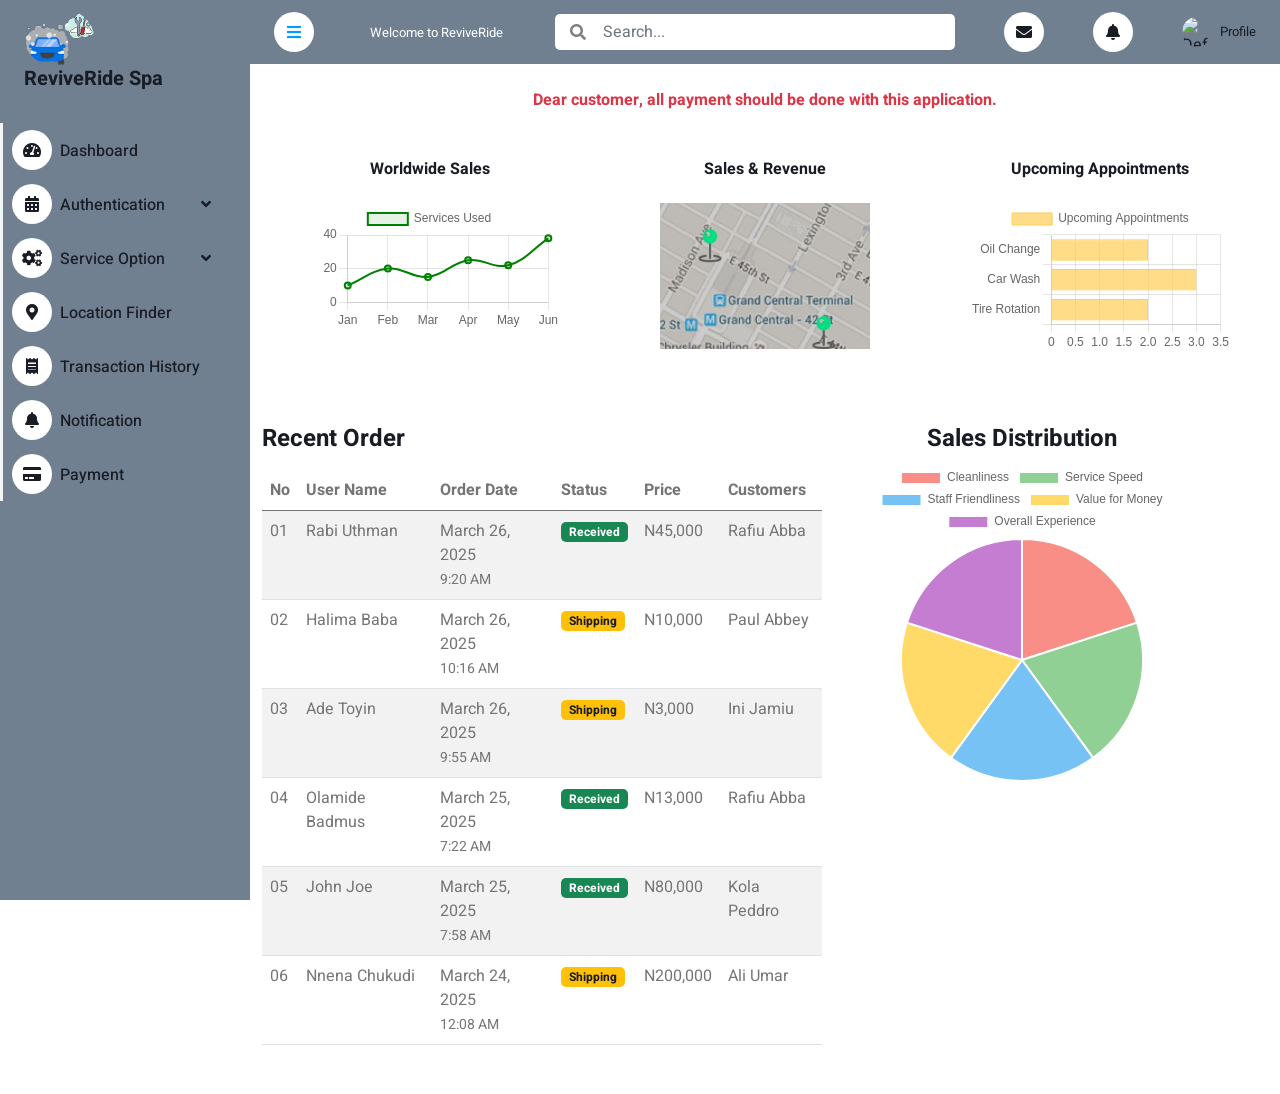
==== index.html @ 59cbab24 "intital commit" ====
<!DOCTYPE html>
<html lang="en">

<head>
    <meta charset="utf-8">
    <title>ReviveRide -Dashboard</title>
    <meta content="width=device-width, initial-scale=1.0" name="viewport">

    <!-- Google Web Fonts -->
    <link rel="preconnect" href="https://fonts.googleapis.com">
    <link rel="preconnect" href="https://fonts.gstatic.com" crossorigin>
    <link href="https://fonts.googleapis.com/css2?family=Heebo:wght@400;500;600;700&display=swap" rel="stylesheet">

    <!-- Icon Font Stylesheet -->
    <link href="https://cdnjs.cloudflare.com/ajax/libs/font-awesome/5.10.0/css/all.min.css" rel="stylesheet">
    <link href="https://cdn.jsdelivr.net/npm/bootstrap-icons@1.4.1/font/bootstrap-icons.css" rel="stylesheet">

    <!-- Libraries Stylesheet -->
    <link href="lib/owlcarousel/assets/owl.carousel.min.css" rel="stylesheet">
    <link href="lib/tempusdominus/css/tempusdominus-bootstrap-4.min.css" rel="stylesheet" />

    <!-- Customized Bootstrap Stylesheet -->
    <link href="css/bootstrap.min.css" rel="stylesheet">

    <!-- Template Stylesheet -->
    <link href="css/style.css" rel="stylesheet">
</head>

<body>
    <div class="container-xxl position-relative bg-white d-flex p-0">
        <!-- Spinner Start -->
        <div id="spinner"
            class="show bg-white position-fixed translate-middle w-100 vh-100 top-50 start-50 d-flex align-items-center justify-content-center">
            <div class="spinner-border text-primary" style="width: 3rem; height: 3rem;" role="status">
                <span class="sr-only">Loading...</span>
            </div>
        </div>
        <!-- Spinner End -->


        <!-- Sidebar Start -->
        <!-- Sidebar Start -->
        <div class="sidebar pe-4 pb-3">
            <nav class="navbar bg-light navbar-light">

                <div class="d-flex align-items-center ms-4 mb-4">
                    <div class="position-relative">
                        <a href="landingPage.html"><img class="rounded-circle img-fluid" src="img/logo_img.png" alt=""
                                style="max-width: 70px; height: auto;"></a>
                        <h5>ReviveRide Spa</h5>
                    </div>

                </div>
                <div class="navbar-nav w-100">
                    <a href="index.html" class="nav-item nav-link"><i
                            class="fa fa-tachometer-alt me-2"></i>Dashboard</a>
                    <div class="nav-item dropdown">
                        <a href="#" class="nav-link dropdown-toggle" data-bs-toggle="dropdown"><i
                                class="fa fa-calendar-alt me-2"></i>Authentication</a>
                        <div class="dropdown-menu bg-transparent border-0">
                            <a href="signin.html" class="dropdown-item">Login</a>
                            <a href="signup.html" class="dropdown-item">Register</a>
                            <a href="createID.html" class="dropdown-item">Create an ID</a>
                            <a href="forgotPassword.html" class="dropdown-item">Forgot Password</a>
                        </div>
                    </div>
                    <div class="nav-item dropdown">
                        <a href="#" class="nav-link dropdown-toggle" data-bs-toggle="dropdown"><i
                                class="fa fa-cogs me-2"></i>Service
                            Option</a>
                        <div class="dropdown-menu bg-transparent border-0">
                            <a href="feedback.html" class="dropdown-item">Customer Feedback</a>
                            <a href="chatbox.html" class="dropdown-item">Customer Chatbox</a>
                        </div>
                    </div>
                    <a href="locationFinder.html" class="nav-item nav-link"><i
                            class="fa fa-map-marker-alt me-2"></i>Location
                        Finder</a>
                    <a href="service.html" class="nav-item nav-link"><i class="fa fa-receipt me-2"></i>Transaction
                        History</a>
                    <div class="nav-item dropdown">
                        <a href="notification.html" class="nav-link"><i class="fa fa-bell me-2"></i>Notification</a>

                    </div>
                    <div class="nav-item">
                        <a href="payment.html" class="nav-link"><i class="fa fa-credit-card me-2"></i>Payment</a>
                    </div>
                </div>
        </div>
        </nav>
        <!-- Sidebar End -->


        <!-- Content Start -->
        <div class="content">
            <!-- Navbar Start -->
            <nav class="navbar navbar-expand bg-light navbar-light sticky-top px-4 py-0">
                <!-- Sidebar toggler (hamburger icon) for smaller screens -->
                <a href="#" class="sidebar-toggler flex-shrink-0 me-3">
                    <i class="fa fa-bars"></i>
                </a>

                <!-- BRAND / LOGO (Visible on large screens) -->
                <a href="index.html" class="navbar-brand d-none d-lg-flex align-items-center me-4">

                </a>

                <!-- BRAND / LOGO (Visible on small screens) -->
                <a href="index.html" class="navbar-brand d-flex d-lg-none me-4">

                </a>

                <div class="d-none d-lg-block ms-3">
                    <span style="color: white; font-size: 13px;">Welcome to ReviveRide</span>
                </div>

                <!-- SEARCH BAR -->
                <form class="d-none d-md-flex ms-auto me-4" style="width: 400px; position: relative;">
                    <input class="form-control border-0 ps-5" type="search" placeholder="Search..."
                        style="width: 100%;">
                    <i class="fa fa-search"
                        style="position: absolute; top: 50%; left: 15px; transform: translateY(-50%); color: gray;"></i>
                </form>

                <!-- NAV RIGHT ICONS -->
                <div class="navbar-nav align-items-center">
                    <!-- Mail Icon -->
                    <div class="nav-item dropdown me-3">
                        <a href="#" class="nav-link" data-bs-toggle="dropdown">
                            <i class="fa fa-envelope me-lg-2"></i>
                        </a>
                    </div>

                    <!-- Notification Icon -->
                    <div class="nav-item dropdown me-3">
                        <a href="#" class="nav-link" data-bs-toggle="dropdown">
                            <i class="fa fa-bell me-lg-2"></i>
                        </a>
                        <!-- Optional dropdown menu for notifications -->
                    </div>

                    <!-- User Profile -->
                    <div class="nav-item dropdown">
                        <a href="#" class="nav-link d-flex align-items-center" data-bs-toggle="dropdown">
                            <!-- User avatar -->
                            <img class="rounded-circle me-2" src="https://www.w3schools.com/howto/img_avatar.png"
                                alt="Default Profile Picture" style="width: 30px; height: 30px;">
                            <!-- Name & Role stacked -->
                            <div class="d-none d-lg-flex flex-column">
                                <span style="font-size: 13px;">Profile</span>
                            </div>
                        </a>

                    </div>
                </div>
            </nav>
            <!-- Navbar End -->

            <!-- Sales Chart Start -->
            <div class="container-fluid pt-4 px-4">
                <!-- Centered Paragraph -->
                <div class="row">
                    <div class="col-12">
                        <p class="text-center mb-4 text-danger fw-bold">
                            Dear customer, all payment should be done with this application.
                        </p>
                    </div>
                </div>

                <!-- Three Columns -->
                <div class="row g-4">
                    <!-- Column 1 -->
                    <div class="col-sm-12 col-xl-4">
                        <div class="text-center rounded p-4">
                            <div class="d-flex flex-column align-items-center justify-content-center mb-4">
                                <h6 class="mb-0 text-center">Worldwide Sales</h6>
                            </div>
                            <canvas id="worldwide-sales" style="width: 100%; max-width: 600px; height: auto;"></canvas>
                        </div>
                    </div>

                    <!-- Column 2 -->
                    <div class="col-sm-12 col-xl-4">
                        <div class="text-center rounded p-4">
                            <div class="d-flex flex-column align-items-center justify-content-center mb-4">
                                <h6 class="mb-0 text-center">Sales & Revenue</h6>
                            </div>
                            <img src="img/map_small.jpg" alt="" style="width: 80%; display: block; margin: 0 auto;">
                        </div>
                    </div>

                    <!-- Column 3 -->
                    <div class="col-sm-12 col-xl-4">
                        <div class="text-center rounded p-4">
                            <div class="d-flex flex-column align-items-center justify-content-center mb-4">
                                <h6 class="mb-0 text-center">Upcoming Appointments</h6>
                            </div>
                            <canvas id="appointmentsChart"
                                style="width: 100%; max-width: 600px; height: auto;"></canvas>
                        </div>
                    </div>
                </div>
            </div>
            <!-- Sales Chart End -->


            <!-- Table Data -->
            <div class="container mt-5">
                <div class="row">
                    <!-- Table Section -->
                    <div class="col-12 col-md-6 mb-4 d-none d-lg-block">
                        <h4 class="fw-bold text-center text-md-start">Recent Order</h4>
                        <div class="table-container" style="width: 560px; height: 600px;">
                            <table class="table table-striped mt-3 w-100">
                                <thead>
                                    <tr>
                                        <th>No</th>
                                        <th>User Name</th>
                                        <th>Order Date</th>
                                        <th>Status</th>
                                        <th>Price</th>
                                        <th>Customers</th>
                                    </tr>
                                </thead>
                                <tbody>
                                    <tr>
                                        <td>01</td>
                                        <td>Rabi Uthman</td>
                                        <td>March 26, 2025<br><small>9:20 AM</small></td>
                                        <td><span class="badge bg-success">Received</span></td>
                                        <td>N45,000</td>
                                        <td>Rafiu Abba</td>
                                    </tr>
                                    <tr>
                                        <td>02</td>
                                        <td>Halima Baba</td>
                                        <td>March 26, 2025<br><small>10:16 AM</small></td>
                                        <td><span class="badge bg-warning text-dark">Shipping</span></td>
                                        <td>N10,000</td>
                                        <td>Paul Abbey</td>
                                    </tr>
                                    <tr>
                                        <td>03</td>
                                        <td>Ade Toyin</td>
                                        <td>March 26, 2025<br><small>9:55 AM</small></td>
                                        <td><span class="badge bg-warning text-dark">Shipping</span></td>
                                        <td>N3,000</td>
                                        <td>Ini Jamiu</td>
                                    </tr>
                                    <tr>
                                        <td>04</td>
                                        <td>Olamide Badmus</td>
                                        <td>March 25, 2025<br><small>7:22 AM</small></td>
                                        <td><span class="badge bg-success">Received</span></td>
                                        <td>N13,000</td>
                                        <td>Rafiu Abba</td>
                                    </tr>
                                    <tr>
                                        <td>05</td>
                                        <td>John Joe</td>
                                        <td>March 25, 2025<br><small>7:58 AM</small></td>
                                        <td><span class="badge bg-success">Received</span></td>
                                        <td>N80,000</td>
                                        <td>Kola Peddro</td>
                                    </tr>
                                    <tr>
                                        <td>06</td>
                                        <td>Nnena Chukudi</td>
                                        <td>March 24, 2025<br><small>12:08 AM</small></td>
                                        <td><span class="badge bg-warning text-dark">Shipping</span></td>
                                        <td>N200,000</td>
                                        <td>Ali Umar</td>
                                    </tr>
                                </tbody>
                            </table>
                        </div>
                    </div>

                    <!-- Pie Chart Section -->
                    <div class="col-12 col-md-6 ms-md-auto text-center mt-4 mt-md-0 mx-auto"
                        style="max-width: 344.78px; height: 462px;">
                        <h4 class="fw-bold text-center">Sales Distribution</h4>
                        <canvas id="salesChart" style="width: 100%; height: 100%;"></canvas>
                    </div>
                </div>
            </div>
        </div>



        <!-- Back to Top -->
    </div>

    <!-- JavaScript Libraries -->
    <script src="https://code.jquery.com/jquery-3.4.1.min.js"></script>
    <script src="https://cdn.jsdelivr.net/npm/bootstrap@5.0.0/dist/js/bootstrap.bundle.min.js"></script>
    <script src="lib/chart/chart.min.js"></script>
    <script src="lib/easing/easing.min.js"></script>
    <script src="lib/waypoints/waypoints.min.js"></script>
    <script src="lib/owlcarousel/owl.carousel.min.js"></script>
    <script src="lib/tempusdominus/js/moment.min.js"></script>
    <script src="lib/tempusdominus/js/moment-timezone.min.js"></script>
    <script src="lib/tempusdominus/js/tempusdominus-bootstrap-4.min.js"></script>


    <!-- Template Javascript -->
    <script src="js/main.js"></script>
</body>

</html>
---- css/style.css ----
/********** Template CSS **********/
:root {
  --primary: #009cff;
  --light: #f3f6f9;
  --dark: #191c24;
}

/*** Global Utilities ***/
.back-to-top {
  position: fixed;
  display: none;
  right: 45px;
  bottom: 45px;
  z-index: 99;
}

/*** Spinner ***/
#spinner {
  opacity: 0;
  visibility: hidden;
  transition: opacity 0.5s ease-out, visibility 0s linear 0.5s;
  z-index: 99999;
}

#spinner.show {
  visibility: visible;
  opacity: 1;
  transition: opacity 0.5s ease-out, visibility 0s linear 0s;
}

/*** Buttons ***/
.btn {
  transition: 0.5s;
}

.btn.btn-primary {
  color: #ffffff;
}

.btn-square {
  width: 38px;
  height: 38px;
  padding: 0;
  display: inline-flex;
  align-items: center;
  justify-content: center;
  font-weight: normal;
  border-radius: 50px;
}

.btn-sm-square {
  width: 32px;
  height: 32px;
  padding: 0;
  display: inline-flex;
  align-items: center;
  justify-content: center;
  font-weight: normal;
  border-radius: 50px;
}

.btn-lg-square {
  width: 48px;
  height: 48px;
  padding: 0;
  display: inline-flex;
  align-items: center;
  justify-content: center;
  font-weight: normal;
  border-radius: 50px;
}

/*** Layout ***/
/* Sidebar */
.sidebar {
  position: fixed;
  top: 0;
  left: 0;
  bottom: 0;
  width: 250px;
  height: 100vh;
  overflow-y: hidden;
  background-color: #708090;
  /* or use: var(--light) */
  transition: 0.5s;
  z-index: 999;
}

/* Main content */
.content {
  margin-left: 250px;
  min-height: 100vh;
  flex-grow: 1;
  transition: 0.5s;
}

/* Dropdown adjustment */
.custom-dropdown {
  margin-left: 1500px;
  /* Adjust to move the dropdown right */
}

/*** Notification & Custom Containers ***/
.container-custom {
  width: 100%;
  max-width: 1094px;
  background-color: #595e63;
  border-radius: 10px;
  padding: 20px;
  margin: auto;
}

/*** Custom Buttons and Notifications ***/
.btn-custom {
  background-color: #595e63;
  color: white;
  border-radius: 20px;
  padding: 10px 20px;
  border: none;
  transition: background-color 0.3s;
}

.btn-custom.active {
  background-color: white;
  color: #595e63;
}

.icon-container {
  display: flex;
  align-items: center;
  justify-content: center;
  background-color: #708090;
  color: white;
  font-size: 24px;
  border-radius: 50%;
  padding: 10px;
  width: 50px;
  height: 50px;
  flex-shrink: 0;
}

.notification {
  padding: 15px;
  border-radius: 10px;
  margin-top: 10px;
  display: flex;
  align-items: center;
  gap: 20px;
  width: 100%;
}

.notification-text {
  flex-grow: 1;
  background-color: white;
  padding: 15px;
  border-radius: 10px;
}

/*** Map & Sidebar2 ***/
.sidebar2 {
  width: 800px;
  background: white;
  box-shadow: 2px 0 5px rgba(0, 0, 0, 0.1);
  overflow-y: auto;
  padding: 20px;
}

.map-wrapper {
  display: flex;
}

.map-container {
  width: 100%;
  height: 100%;
  position: relative;
}

/*** Mobile Warning ***/
.mobile-warning {
  display: none;
}

/*** Custom Card ***/
.custom-card {
  width: 100%;
  max-width: 100%;
}

/*** Hero Section & Signup Form ***/
.hero-section {
  height: 100vh;
  display: flex;
  flex-wrap: wrap;
}

.hero {
  background: url('../img/car-1281640_1280.jpg') no-repeat center center/cover;
  position: relative;
  color: white;
  flex: 1;
  display: flex;
  align-items: center;
  justify-content: center;
  text-align: center;
  padding: 2rem;
}

.overlay {
  position: absolute;
  top: 0;
  left: 0;
  width: 100%;
  height: 100%;
  background: rgba(0, 0, 0, 0.5);
}

.hero-content {
  position: relative;
  z-index: 1;
}

.signup-container {
  flex: 1;
  display: flex;
  align-items: center;
  justify-content: center;
  padding: 2rem;
  background: white;
}

.signup-card {
  width: 100%;
  max-width: 340px;
}

.logo-img {
  width: 70px;
}

/*** Thinking Indicator ***/
.thinking-indicator .dot {
  animation: bounce 1s infinite alternate;
}

.thinking-indicator .dot:nth-child(2) {
  animation-delay: 0.2s;
}

.thinking-indicator .dot:nth-child(3) {
  animation-delay: 0.4s;
}

@keyframes bounce {
  0% {
    transform: translateY(0);
  }

  100% {
    transform: translateY(-6px);
  }
}

/*** Responsive Adjustments ***/
@media (max-width: 768px) {
  .hero-section {
    flex-direction: column;
    height: 100vh;
  }

  .hero,
  .signup-container {
    flex: none;
    width: 100%;
    height: 50%;
  }

  .hero-content h1 {
    font-size: 1.5rem;
  }

  .hero-content p {
    font-size: 0.9rem;
  }

  .signup-card {
    max-width: 300px;
  }

  .logo-img {
    width: 50px;
  }

  .map-wrapper {
    display: none !important;
  }

  .mobile-warning {
    display: block !important;
    text-align: center;
    padding: 40px 20px;
    background-color: #fff3cd;
    color: #856404;
    border: 1px solid #ffeeba;
    border-radius: 8px;
    margin: 20px;
  }

  .mobile-warning h4 {
    font-weight: bold;
    font-size: 1.5rem;
  }

  .custom-card {
    width: 100%;
    max-width: 100%;
  }
}

@media (max-width: 576px) {
  .hero-content h1 {
    font-size: 1.2rem;
  }

  .hero-content p {
    font-size: 0.8rem;
  }

  .signup-card {
    max-width: 100%;
    margin-top: 80px;
  }

  .logo-img {
    display: none;
  }
}

/* Enable scrollbar for table containers on small screens */
@media (max-width: 768px) {
  .table-container {
    overflow-y: auto;
  }
}

/*** Sidebar & Content Adjustments for Larger Screens ***/
@media (min-width: 992px) {
  .sidebar {
    margin-left: 0;
  }

  .sidebar.open {
    margin-left: -250px;
  }

  .content {
    width: calc(100% - 250px);
  }

  .content.open {
    width: 100%;
    margin-left: 0;
  }
}

@media (max-width: 991.98px) {
  .sidebar {
    margin-left: -250px;
  }

  .sidebar.open {
    margin-left: 0;
  }

  .content {
    width: 100%;
    margin-left: 0;
  }
}

/*** Navbar Styles ***/
/* Sidebar navbar links */
.sidebar .navbar .navbar-nav .nav-link {
  padding: 7px 9px;
  color: var(--dark);
  font-weight: 500;
  border-left: 3px solid var(--light);
  border-radius: 0 30px 30px 0;
  outline: none;
}

.sidebar .navbar .navbar-nav .nav-link:hover,
.sidebar .navbar .navbar-nav .nav-link.active {
  color: var(--primary);
  background: #ffffff;
  border-color: var(--primary);
}

.sidebar .navbar .navbar-nav .nav-link i {
  width: 40px;
  height: 40px;
  display: inline-flex;
  align-items: center;
  justify-content: center;
  background: #ffffff;
  border-radius: 40px;
}

.sidebar .navbar .navbar-nav .nav-link:hover i,
.sidebar .navbar .navbar-nav .nav-link.active i {
  background: var(--light);
}

.sidebar .navbar .dropdown-toggle::after {
  position: absolute;
  top: 15px;
  right: 15px;
  border: none;
  content: '\f107';
  font-family: 'Font Awesome 5 Free';
  font-weight: 900;
  transition: 0.5s;
}

.sidebar .navbar .dropdown-toggle[aria-expanded='true']::after {
  transform: rotate(-180deg);
}

.sidebar .navbar .dropdown-item {
  padding-left: 25px;
  border-radius: 0 30px 30px 0;
}

/* Content navbar links */
.content .navbar .navbar-nav .nav-link {
  margin-left: 25px;
  padding: 12px 0;
  color: var(--dark);
  outline: none;
}

.content .navbar .navbar-nav .nav-link:hover,
.content .navbar .navbar-nav .nav-link.active {
  color: var(--primary);
}

.content .navbar .sidebar-toggler,
.content .navbar .navbar-nav .nav-link i {
  width: 40px;
  height: 40px;
  display: inline-flex;
  align-items: center;
  justify-content: center;
  background: #ffffff;
  border-radius: 40px;
}

.content .navbar .dropdown-toggle::after {
  margin-left: 6px;
  vertical-align: middle;
  border: none;
  content: '\f107';
  font-family: 'Font Awesome 5 Free';
  font-weight: 900;
  transition: 0.5s;
}

.content .navbar .dropdown-toggle[aria-expanded='true']::after {
  transform: rotate(-180deg);
}

@media (max-width: 575.98px) {
  .content .navbar .navbar-nav .nav-link {
    margin-left: 15px;
  }
}

/*** Date Picker ***/
.bootstrap-datetimepicker-widget.bottom {
  top: auto !important;
}

.bootstrap-datetimepicker-widget .table * {
  border-bottom-width: 0px;
}

.bootstrap-datetimepicker-widget .table th {
  font-weight: 500;
}

.bootstrap-datetimepicker-widget.dropdown-menu {
  padding: 10px;
  border-radius: 2px;
}

.bootstrap-datetimepicker-widget table td.active,
.bootstrap-datetimepicker-widget table td.active:hover {
  background: var(--primary);
}

.bootstrap-datetimepicker-widget table td.today::before {
  border-bottom-color: var(--primary);
}

/*** Testimonial Carousel ***/
.progress .progress-bar {
  width: 0px;
  transition: 2s;
}

.testimonial-carousel .owl-dots {
  margin-top: 24px;
  display: flex;
  align-items: flex-end;
  justify-content: center;
}

.testimonial-carousel .owl-dot {
  position: relative;
  display: inline-block;
  margin: 0 5px;
  width: 15px;
  height: 15px;
  border: 5px solid var(--primary);
  border-radius: 15px;
  transition: 0.5s;
}

.testimonial-carousel .owl-dot.active {
  background: var(--dark);
  border-color: var(--primary);
}
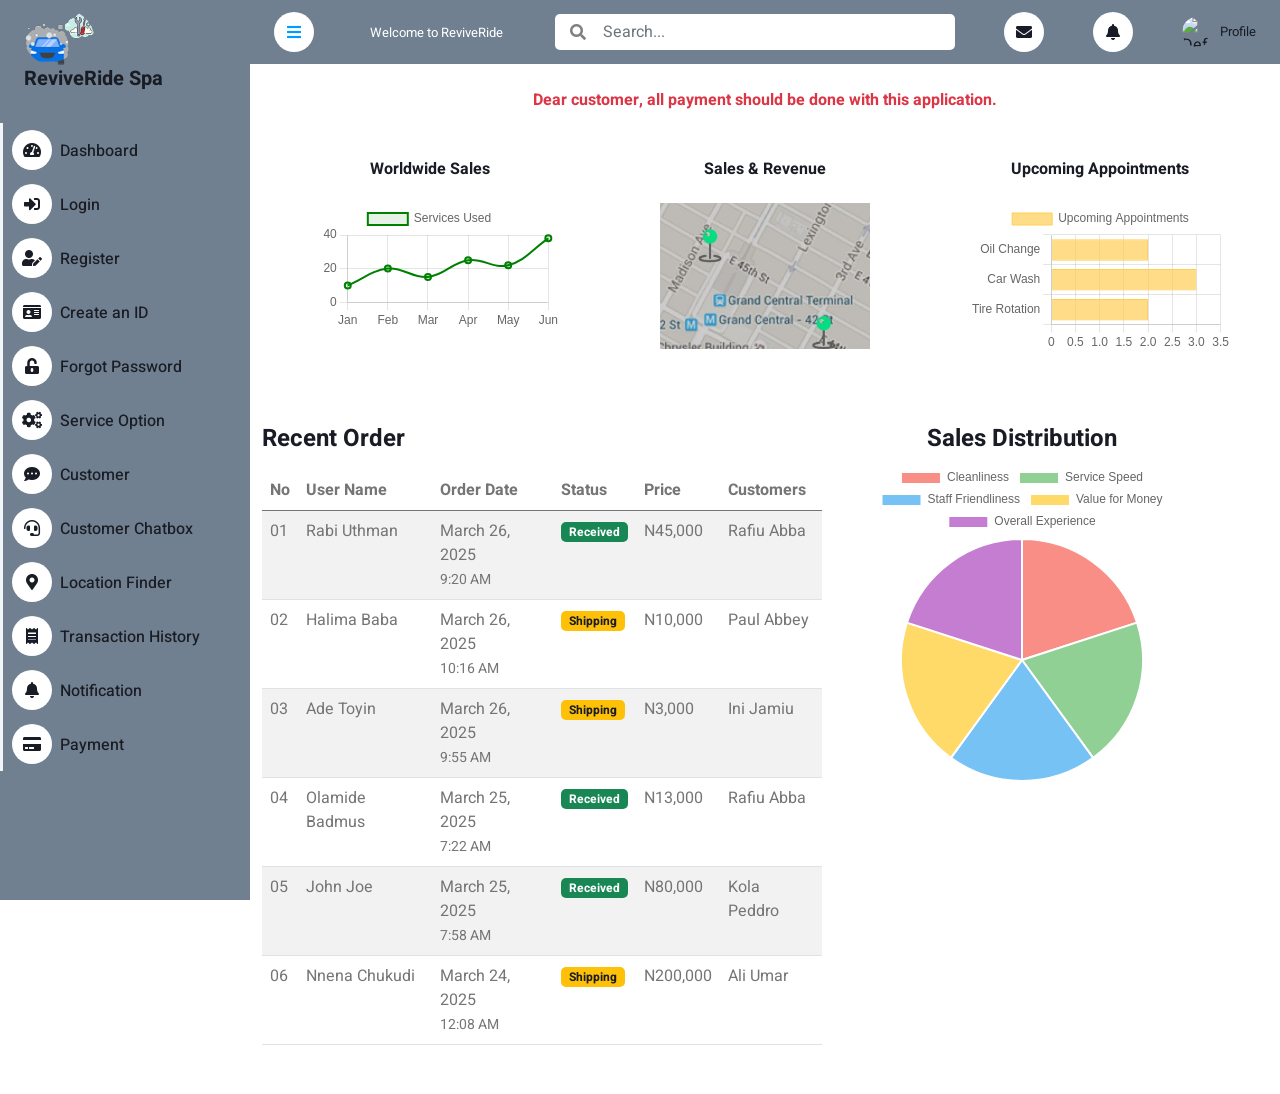
==== commit bbf11733: "added some changes" ====
--- a/index.html
+++ b/index.html
@@ -5,6 +5,9 @@
     <meta charset="utf-8">
     <title>ReviveRide -Dashboard</title>
     <meta content="width=device-width, initial-scale=1.0" name="viewport">
+
+    <!-- Favicon  -->
+    <link rel="icon" href="img/logo_img.png">
 
     <!-- Google Web Fonts -->
     <link rel="preconnect" href="https://fonts.googleapis.com">
@@ -37,10 +40,8 @@
         </div>
         <!-- Spinner End -->
 
-
         <!-- Sidebar Start -->
-        <!-- Sidebar Start -->
-        <div class="sidebar pe-4 pb-3">
+        <div class="sidebar pe-4 pb-3" style="height: 100vh; overflow-y: auto;">
             <nav class="navbar bg-light navbar-light">
 
                 <div class="d-flex align-items-center ms-4 mb-4">
@@ -54,241 +55,244 @@
                 <div class="navbar-nav w-100">
                     <a href="index.html" class="nav-item nav-link"><i
                             class="fa fa-tachometer-alt me-2"></i>Dashboard</a>
-                    <div class="nav-item dropdown">
-                        <a href="#" class="nav-link dropdown-toggle" data-bs-toggle="dropdown"><i
-                                class="fa fa-calendar-alt me-2"></i>Authentication</a>
-                        <div class="dropdown-menu bg-transparent border-0">
-                            <a href="signin.html" class="dropdown-item">Login</a>
-                            <a href="signup.html" class="dropdown-item">Register</a>
-                            <a href="createID.html" class="dropdown-item">Create an ID</a>
-                            <a href="forgotPassword.html" class="dropdown-item">Forgot Password</a>
+                    <div class="nav-item ">
+                        <a href="signin.html" class="nav-link"><i class="fas fa-sign-in-alt me-2"></i>Login</a>
+                        <a href="signup.html" class="nav-link"><i class="fas fa-user-edit me-2"></i>Register</a>
+                        <a href="createID.html" class="nav-link"><i class="fas fa-id-card me-2"></i>Create an ID</a>
+                        <a href="forgotPassword.html" class="nav-link"><i class="fas fa-unlock-alt me-2"></i>Forgot
+                            Password</a>
+                    </div>
+                    <div class="nav-item">
+                        <a href="ourServices.html" class="nav-link"><i class="fa fa-cogs me-2"></i>Service
+                            Option</a>
+                    </div>
+                    <div class="nav-item">
+                        <a href="feedback.html" class="nav-link"><i class="fas fa-comment-dots me-2"></i>Customer</a>
+                    </div>
+                    <div class="nav-item">
+                        <a href="chatbox.html" class="nav-link"><i class="fas fa-headset me-2"></i>Customer Chatbox</a>
+                    </div>
+                    <div class="nav-item">
+                        <a href="locationFinder.html" class="nav-link"><i class="fa fa-map-marker-alt me-2"></i>Location
+                            Finder</a>
+                    </div>
+                    <div class="nav-item">
+                        <a href="service.html" class="nav-link"><i class="fa fa-receipt me-2"></i>Transaction
+                            History</a>
+                    </div>
+                    <div class="nav-item">
+                        <a href="notification.html" class="nav-link"><i class="fa fa-bell me-2"></i>Notification</a>
+
+                    </div>
+                    <div class="nav-item">
+                        <a href="payment.html" class="nav-link"><i class="fa fa-credit-card me-2"></i>Payment</a>
+
+                    </div>
+                </div>
+            </nav>
+        </div>
+
+    </div>
+
+    <!-- Sidebar End -->
+
+
+    <!-- Content Start -->
+    <div class="content">
+        <!-- Navbar Start -->
+        <nav class="navbar navbar-expand bg-light navbar-light sticky-top px-4 py-0">
+            <!-- Sidebar toggler (hamburger icon) for smaller screens -->
+            <a href="#" class="sidebar-toggler flex-shrink-0 me-3">
+                <i class="fa fa-bars"></i>
+            </a>
+
+            <!-- BRAND / LOGO (Visible on large screens) -->
+            <a href="index.html" class="navbar-brand d-none d-lg-flex align-items-center me-4">
+
+            </a>
+
+            <!-- BRAND / LOGO (Visible on small screens) -->
+            <a href="index.html" class="navbar-brand d-flex d-lg-none me-4">
+
+            </a>
+
+            <div class="d-none d-lg-block ms-3">
+                <span style="color: white; font-size: 13px;">Welcome to ReviveRide</span>
+            </div>
+
+            <!-- SEARCH BAR -->
+            <form class="d-none d-md-flex ms-auto me-4" style="width: 400px; position: relative;">
+                <input class="form-control border-0 ps-5" type="search" placeholder="Search..." style="width: 100%;">
+                <i class="fa fa-search"
+                    style="position: absolute; top: 50%; left: 15px; transform: translateY(-50%); color: gray;"></i>
+            </form>
+
+            <!-- NAV RIGHT ICONS -->
+            <div class="navbar-nav align-items-center">
+                <!-- Mail Icon -->
+                <div class="nav-item dropdown me-3">
+                    <a href="#" class="nav-link" data-bs-toggle="dropdown">
+                        <i class="fa fa-envelope me-lg-2"></i>
+                    </a>
+                </div>
+
+                <!-- Notification Icon -->
+                <div class="nav-item dropdown me-3">
+                    <a href="#" class="nav-link" data-bs-toggle="dropdown">
+                        <i class="fa fa-bell me-lg-2"></i>
+                    </a>
+                    <!-- Optional dropdown menu for notifications -->
+                </div>
+
+                <!-- User Profile -->
+                <div class="nav-item dropdown">
+                    <a href="#" class="nav-link d-flex align-items-center" data-bs-toggle="dropdown">
+                        <!-- User avatar -->
+                        <img class="rounded-circle me-2" src="https://www.w3schools.com/howto/img_avatar.png"
+                            alt="Default Profile Picture" style="width: 30px; height: 30px;">
+                        <!-- Name & Role stacked -->
+                        <div class="d-none d-lg-flex flex-column">
+                            <span style="font-size: 13px;">Profile</span>
                         </div>
-                    </div>
-                    <div class="nav-item dropdown">
-                        <a href="#" class="nav-link dropdown-toggle" data-bs-toggle="dropdown"><i
-                                class="fa fa-cogs me-2"></i>Service
-                            Option</a>
-                        <div class="dropdown-menu bg-transparent border-0">
-                            <a href="feedback.html" class="dropdown-item">Customer Feedback</a>
-                            <a href="chatbox.html" class="dropdown-item">Customer Chatbox</a>
+                    </a>
+
+                </div>
+            </div>
+        </nav>
+        <!-- Navbar End -->
+
+        <!-- Sales Chart Start -->
+        <div class="container-fluid pt-4 px-4">
+            <!-- Centered Paragraph -->
+            <div class="row">
+                <div class="col-12">
+                    <p class="text-center mb-4 text-danger fw-bold">
+                        Dear customer, all payment should be done with this application.
+                    </p>
+                </div>
+            </div>
+
+            <!-- Three Columns -->
+            <div class="row g-4">
+                <!-- Column 1 -->
+                <div class="col-sm-12 col-xl-4">
+                    <div class="text-center rounded p-4">
+                        <div class="d-flex flex-column align-items-center justify-content-center mb-4">
+                            <h6 class="mb-0 text-center">Worldwide Sales</h6>
                         </div>
-                    </div>
-                    <a href="locationFinder.html" class="nav-item nav-link"><i
-                            class="fa fa-map-marker-alt me-2"></i>Location
-                        Finder</a>
-                    <a href="service.html" class="nav-item nav-link"><i class="fa fa-receipt me-2"></i>Transaction
-                        History</a>
-                    <div class="nav-item dropdown">
-                        <a href="notification.html" class="nav-link"><i class="fa fa-bell me-2"></i>Notification</a>
-
-                    </div>
-                    <div class="nav-item">
-                        <a href="payment.html" class="nav-link"><i class="fa fa-credit-card me-2"></i>Payment</a>
-                    </div>
-                </div>
+                        <canvas id="worldwide-sales" style="width: 100%; max-width: 600px; height: auto;"></canvas>
+                    </div>
+                </div>
+
+                <!-- Column 2 -->
+                <div class="col-sm-12 col-xl-4">
+                    <div class="text-center rounded p-4">
+                        <div class="d-flex flex-column align-items-center justify-content-center mb-4">
+                            <h6 class="mb-0 text-center">Sales & Revenue</h6>
+                        </div>
+                        <img src="img/map_small.jpg" alt="" style="width: 80%; display: block; margin: 0 auto;">
+                    </div>
+                </div>
+
+                <!-- Column 3 -->
+                <div class="col-sm-12 col-xl-4">
+                    <div class="text-center rounded p-4">
+                        <div class="d-flex flex-column align-items-center justify-content-center mb-4">
+                            <h6 class="mb-0 text-center">Upcoming Appointments</h6>
+                        </div>
+                        <canvas id="appointmentsChart" style="width: 100%; max-width: 600px; height: auto;"></canvas>
+                    </div>
+                </div>
+            </div>
         </div>
-        </nav>
-        <!-- Sidebar End -->
-
-
-        <!-- Content Start -->
-        <div class="content">
-            <!-- Navbar Start -->
-            <nav class="navbar navbar-expand bg-light navbar-light sticky-top px-4 py-0">
-                <!-- Sidebar toggler (hamburger icon) for smaller screens -->
-                <a href="#" class="sidebar-toggler flex-shrink-0 me-3">
-                    <i class="fa fa-bars"></i>
-                </a>
-
-                <!-- BRAND / LOGO (Visible on large screens) -->
-                <a href="index.html" class="navbar-brand d-none d-lg-flex align-items-center me-4">
-
-                </a>
-
-                <!-- BRAND / LOGO (Visible on small screens) -->
-                <a href="index.html" class="navbar-brand d-flex d-lg-none me-4">
-
-                </a>
-
-                <div class="d-none d-lg-block ms-3">
-                    <span style="color: white; font-size: 13px;">Welcome to ReviveRide</span>
-                </div>
-
-                <!-- SEARCH BAR -->
-                <form class="d-none d-md-flex ms-auto me-4" style="width: 400px; position: relative;">
-                    <input class="form-control border-0 ps-5" type="search" placeholder="Search..."
-                        style="width: 100%;">
-                    <i class="fa fa-search"
-                        style="position: absolute; top: 50%; left: 15px; transform: translateY(-50%); color: gray;"></i>
-                </form>
-
-                <!-- NAV RIGHT ICONS -->
-                <div class="navbar-nav align-items-center">
-                    <!-- Mail Icon -->
-                    <div class="nav-item dropdown me-3">
-                        <a href="#" class="nav-link" data-bs-toggle="dropdown">
-                            <i class="fa fa-envelope me-lg-2"></i>
-                        </a>
-                    </div>
-
-                    <!-- Notification Icon -->
-                    <div class="nav-item dropdown me-3">
-                        <a href="#" class="nav-link" data-bs-toggle="dropdown">
-                            <i class="fa fa-bell me-lg-2"></i>
-                        </a>
-                        <!-- Optional dropdown menu for notifications -->
-                    </div>
-
-                    <!-- User Profile -->
-                    <div class="nav-item dropdown">
-                        <a href="#" class="nav-link d-flex align-items-center" data-bs-toggle="dropdown">
-                            <!-- User avatar -->
-                            <img class="rounded-circle me-2" src="https://www.w3schools.com/howto/img_avatar.png"
-                                alt="Default Profile Picture" style="width: 30px; height: 30px;">
-                            <!-- Name & Role stacked -->
-                            <div class="d-none d-lg-flex flex-column">
-                                <span style="font-size: 13px;">Profile</span>
-                            </div>
-                        </a>
-
-                    </div>
-                </div>
-            </nav>
-            <!-- Navbar End -->
-
-            <!-- Sales Chart Start -->
-            <div class="container-fluid pt-4 px-4">
-                <!-- Centered Paragraph -->
-                <div class="row">
-                    <div class="col-12">
-                        <p class="text-center mb-4 text-danger fw-bold">
-                            Dear customer, all payment should be done with this application.
-                        </p>
-                    </div>
-                </div>
-
-                <!-- Three Columns -->
-                <div class="row g-4">
-                    <!-- Column 1 -->
-                    <div class="col-sm-12 col-xl-4">
-                        <div class="text-center rounded p-4">
-                            <div class="d-flex flex-column align-items-center justify-content-center mb-4">
-                                <h6 class="mb-0 text-center">Worldwide Sales</h6>
-                            </div>
-                            <canvas id="worldwide-sales" style="width: 100%; max-width: 600px; height: auto;"></canvas>
-                        </div>
-                    </div>
-
-                    <!-- Column 2 -->
-                    <div class="col-sm-12 col-xl-4">
-                        <div class="text-center rounded p-4">
-                            <div class="d-flex flex-column align-items-center justify-content-center mb-4">
-                                <h6 class="mb-0 text-center">Sales & Revenue</h6>
-                            </div>
-                            <img src="img/map_small.jpg" alt="" style="width: 80%; display: block; margin: 0 auto;">
-                        </div>
-                    </div>
-
-                    <!-- Column 3 -->
-                    <div class="col-sm-12 col-xl-4">
-                        <div class="text-center rounded p-4">
-                            <div class="d-flex flex-column align-items-center justify-content-center mb-4">
-                                <h6 class="mb-0 text-center">Upcoming Appointments</h6>
-                            </div>
-                            <canvas id="appointmentsChart"
-                                style="width: 100%; max-width: 600px; height: auto;"></canvas>
-                        </div>
-                    </div>
-                </div>
-            </div>
-            <!-- Sales Chart End -->
-
-
-            <!-- Table Data -->
-            <div class="container mt-5">
-                <div class="row">
-                    <!-- Table Section -->
-                    <div class="col-12 col-md-6 mb-4 d-none d-lg-block">
-                        <h4 class="fw-bold text-center text-md-start">Recent Order</h4>
-                        <div class="table-container" style="width: 560px; height: 600px;">
-                            <table class="table table-striped mt-3 w-100">
-                                <thead>
-                                    <tr>
-                                        <th>No</th>
-                                        <th>User Name</th>
-                                        <th>Order Date</th>
-                                        <th>Status</th>
-                                        <th>Price</th>
-                                        <th>Customers</th>
-                                    </tr>
-                                </thead>
-                                <tbody>
-                                    <tr>
-                                        <td>01</td>
-                                        <td>Rabi Uthman</td>
-                                        <td>March 26, 2025<br><small>9:20 AM</small></td>
-                                        <td><span class="badge bg-success">Received</span></td>
-                                        <td>N45,000</td>
-                                        <td>Rafiu Abba</td>
-                                    </tr>
-                                    <tr>
-                                        <td>02</td>
-                                        <td>Halima Baba</td>
-                                        <td>March 26, 2025<br><small>10:16 AM</small></td>
-                                        <td><span class="badge bg-warning text-dark">Shipping</span></td>
-                                        <td>N10,000</td>
-                                        <td>Paul Abbey</td>
-                                    </tr>
-                                    <tr>
-                                        <td>03</td>
-                                        <td>Ade Toyin</td>
-                                        <td>March 26, 2025<br><small>9:55 AM</small></td>
-                                        <td><span class="badge bg-warning text-dark">Shipping</span></td>
-                                        <td>N3,000</td>
-                                        <td>Ini Jamiu</td>
-                                    </tr>
-                                    <tr>
-                                        <td>04</td>
-                                        <td>Olamide Badmus</td>
-                                        <td>March 25, 2025<br><small>7:22 AM</small></td>
-                                        <td><span class="badge bg-success">Received</span></td>
-                                        <td>N13,000</td>
-                                        <td>Rafiu Abba</td>
-                                    </tr>
-                                    <tr>
-                                        <td>05</td>
-                                        <td>John Joe</td>
-                                        <td>March 25, 2025<br><small>7:58 AM</small></td>
-                                        <td><span class="badge bg-success">Received</span></td>
-                                        <td>N80,000</td>
-                                        <td>Kola Peddro</td>
-                                    </tr>
-                                    <tr>
-                                        <td>06</td>
-                                        <td>Nnena Chukudi</td>
-                                        <td>March 24, 2025<br><small>12:08 AM</small></td>
-                                        <td><span class="badge bg-warning text-dark">Shipping</span></td>
-                                        <td>N200,000</td>
-                                        <td>Ali Umar</td>
-                                    </tr>
-                                </tbody>
-                            </table>
-                        </div>
-                    </div>
-
-                    <!-- Pie Chart Section -->
-                    <div class="col-12 col-md-6 ms-md-auto text-center mt-4 mt-md-0 mx-auto"
-                        style="max-width: 344.78px; height: 462px;">
-                        <h4 class="fw-bold text-center">Sales Distribution</h4>
-                        <canvas id="salesChart" style="width: 100%; height: 100%;"></canvas>
-                    </div>
+        <!-- Sales Chart End -->
+
+
+        <!-- Table Data -->
+        <div class="container mt-5">
+            <div class="row">
+                <!-- Table Section -->
+                <div class="col-12 col-md-6 mb-4 d-none d-lg-block">
+                    <h4 class="fw-bold text-center text-md-start">Recent Order</h4>
+                    <div class="table-container" style="width: 560px; height: 600px;">
+                        <table class="table table-striped mt-3 w-100">
+                            <thead>
+                                <tr>
+                                    <th>No</th>
+                                    <th>User Name</th>
+                                    <th>Order Date</th>
+                                    <th>Status</th>
+                                    <th>Price</th>
+                                    <th>Customers</th>
+                                </tr>
+                            </thead>
+                            <tbody>
+                                <tr>
+                                    <td>01</td>
+                                    <td>Rabi Uthman</td>
+                                    <td>March 26, 2025<br><small>9:20 AM</small></td>
+                                    <td><span class="badge bg-success">Received</span></td>
+                                    <td>N45,000</td>
+                                    <td>Rafiu Abba</td>
+                                </tr>
+                                <tr>
+                                    <td>02</td>
+                                    <td>Halima Baba</td>
+                                    <td>March 26, 2025<br><small>10:16 AM</small></td>
+                                    <td><span class="badge bg-warning text-dark">Shipping</span></td>
+                                    <td>N10,000</td>
+                                    <td>Paul Abbey</td>
+                                </tr>
+                                <tr>
+                                    <td>03</td>
+                                    <td>Ade Toyin</td>
+                                    <td>March 26, 2025<br><small>9:55 AM</small></td>
+                                    <td><span class="badge bg-warning text-dark">Shipping</span></td>
+                                    <td>N3,000</td>
+                                    <td>Ini Jamiu</td>
+                                </tr>
+                                <tr>
+                                    <td>04</td>
+                                    <td>Olamide Badmus</td>
+                                    <td>March 25, 2025<br><small>7:22 AM</small></td>
+                                    <td><span class="badge bg-success">Received</span></td>
+                                    <td>N13,000</td>
+                                    <td>Rafiu Abba</td>
+                                </tr>
+                                <tr>
+                                    <td>05</td>
+                                    <td>John Joe</td>
+                                    <td>March 25, 2025<br><small>7:58 AM</small></td>
+                                    <td><span class="badge bg-success">Received</span></td>
+                                    <td>N80,000</td>
+                                    <td>Kola Peddro</td>
+                                </tr>
+                                <tr>
+                                    <td>06</td>
+                                    <td>Nnena Chukudi</td>
+                                    <td>March 24, 2025<br><small>12:08 AM</small></td>
+                                    <td><span class="badge bg-warning text-dark">Shipping</span></td>
+                                    <td>N200,000</td>
+                                    <td>Ali Umar</td>
+                                </tr>
+                            </tbody>
+                        </table>
+                    </div>
+                </div>
+
+                <!-- Pie Chart Section -->
+                <div class="col-12 col-md-6 ms-md-auto text-center mt-4 mt-md-0 mx-auto"
+                    style="max-width: 344.78px; height: 462px;">
+                    <h4 class="fw-bold text-center">Sales Distribution</h4>
+                    <canvas id="salesChart" style="width: 100%; height: 100%;"></canvas>
                 </div>
             </div>
         </div>
-
-
-
-        <!-- Back to Top -->
+    </div>
+
+
+
+    <!-- Back to Top -->
     </div>
 
     <!-- JavaScript Libraries -->
--- a/css/style.css
+++ b/css/style.css
@@ -528,4 +528,4 @@
 .testimonial-carousel .owl-dot.active {
   background: var(--dark);
   border-color: var(--primary);
-}+}
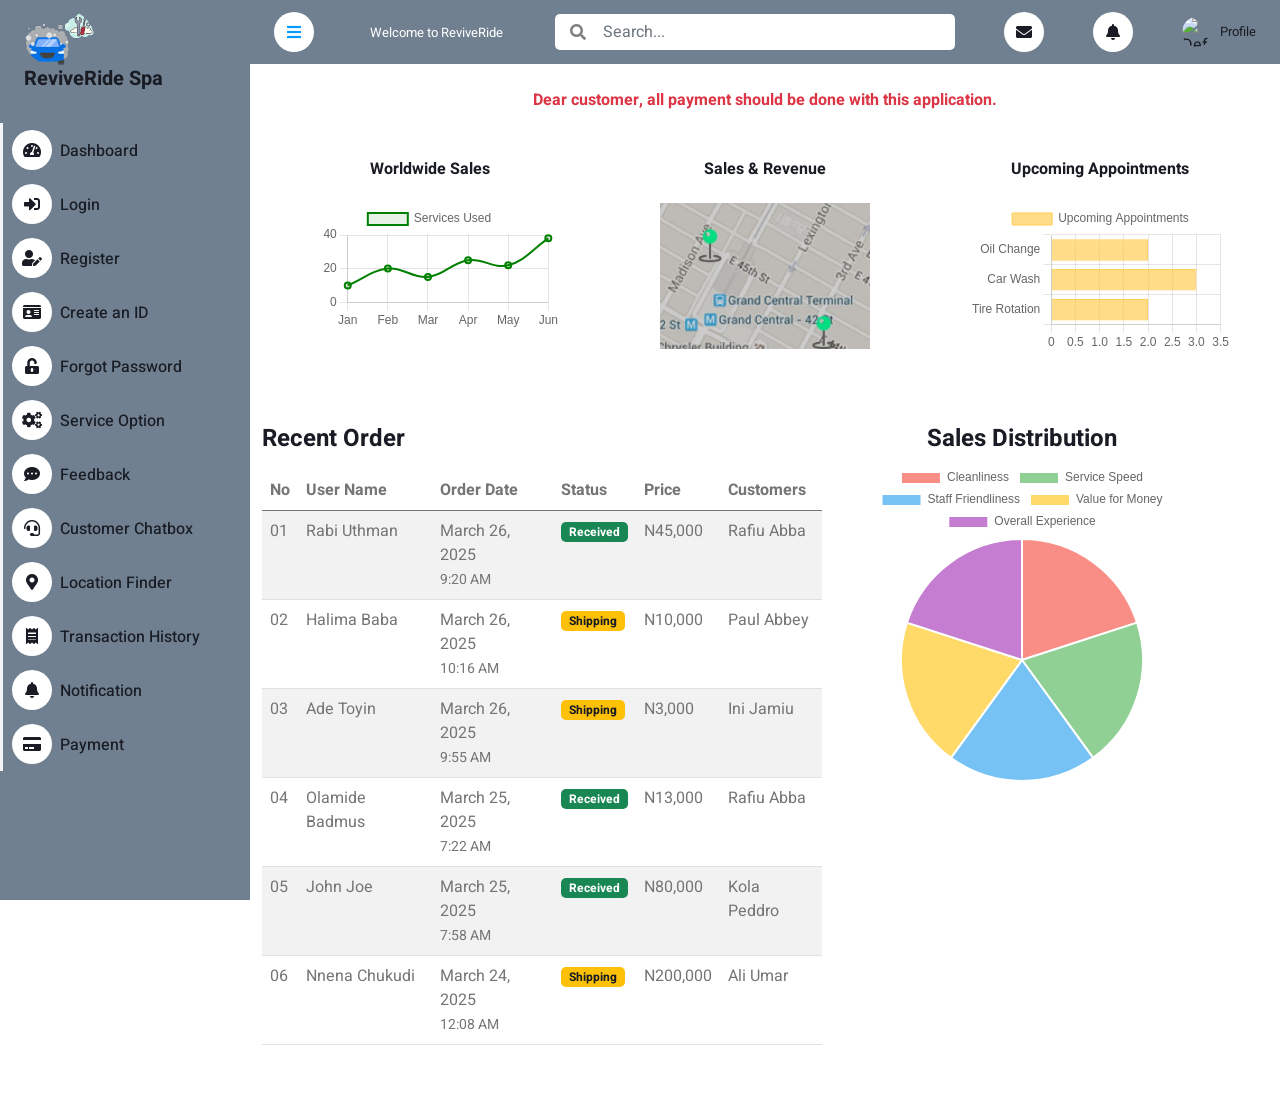
==== commit 7dfc7d48: "new changes" ====
--- a/index.html
+++ b/index.html
@@ -67,7 +67,7 @@
                             Option</a>
                     </div>
                     <div class="nav-item">
-                        <a href="feedback.html" class="nav-link"><i class="fas fa-comment-dots me-2"></i>Customer</a>
+                        <a href="feedback.html" class="nav-link"><i class="fas fa-comment-dots me-2"></i>Feedback</a>
                     </div>
                     <div class="nav-item">
                         <a href="chatbox.html" class="nav-link"><i class="fas fa-headset me-2"></i>Customer Chatbox</a>
--- a/css/style.css
+++ b/css/style.css
@@ -182,10 +182,11 @@
 
 /*** Custom Card ***/
 .custom-card {
-  width: 100%;
-  max-width: 100%;
-}
-
+  max-width: 400px;
+}
+.custom-auth-card {
+  max-width: 400px;
+}
 /*** Hero Section & Signup Form ***/
 .hero-section {
   height: 100vh;
@@ -309,11 +310,6 @@
     font-weight: bold;
     font-size: 1.5rem;
   }
-
-  .custom-card {
-    width: 100%;
-    max-width: 100%;
-  }
 }
 
 @media (max-width: 576px) {
@@ -359,6 +355,16 @@
   .content.open {
     width: 100%;
     margin-left: 0;
+  }
+}
+
+/* Sign Card */
+@media (min-width: 992px) {
+  .custom-auth-card {
+    max-width: 80%; /* Stretch on large screens */
+  }
+  .custom-card {
+    max-width: 100%;
   }
 }
 
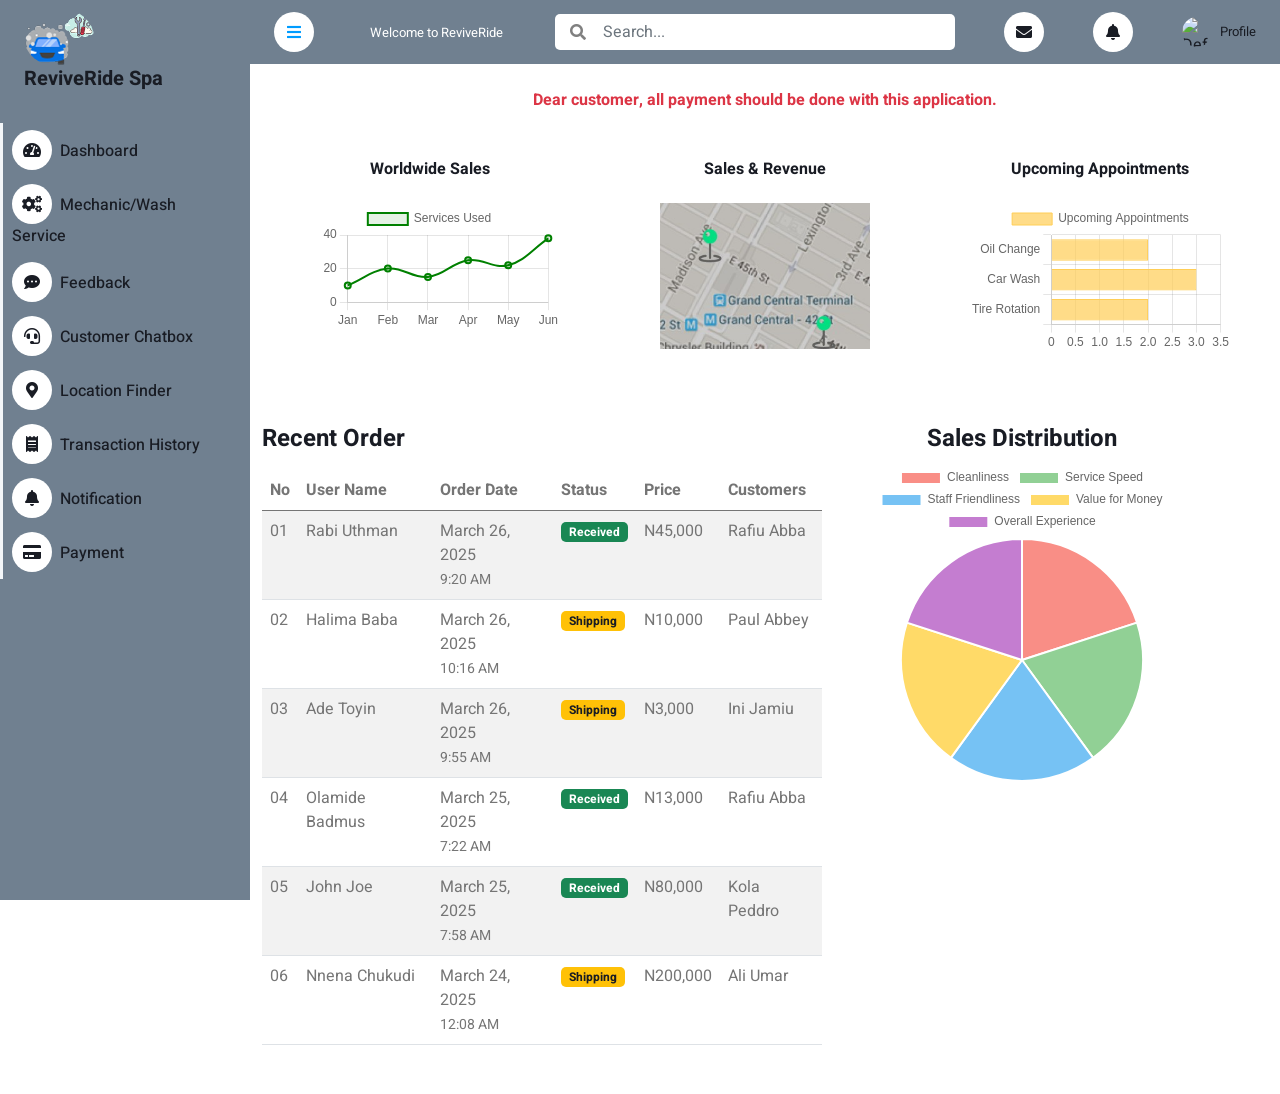
==== commit 5c1bb2ee: "added more modification" ====
--- a/index.html
+++ b/index.html
@@ -55,16 +55,9 @@
                 <div class="navbar-nav w-100">
                     <a href="index.html" class="nav-item nav-link"><i
                             class="fa fa-tachometer-alt me-2"></i>Dashboard</a>
-                    <div class="nav-item ">
-                        <a href="signin.html" class="nav-link"><i class="fas fa-sign-in-alt me-2"></i>Login</a>
-                        <a href="signup.html" class="nav-link"><i class="fas fa-user-edit me-2"></i>Register</a>
-                        <a href="createID.html" class="nav-link"><i class="fas fa-id-card me-2"></i>Create an ID</a>
-                        <a href="forgotPassword.html" class="nav-link"><i class="fas fa-unlock-alt me-2"></i>Forgot
-                            Password</a>
-                    </div>
-                    <div class="nav-item">
-                        <a href="ourServices.html" class="nav-link"><i class="fa fa-cogs me-2"></i>Service
-                            Option</a>
+                    <div class="nav-item">
+                        <a href="ourServices.html" class="nav-link"><i class="fa fa-cogs me-2"></i>Mechanic/Wash Service
+                        </a>
                     </div>
                     <div class="nav-item">
                         <a href="feedback.html" class="nav-link"><i class="fas fa-comment-dots me-2"></i>Feedback</a>
--- a/css/style.css
+++ b/css/style.css
@@ -3,6 +3,41 @@
   --primary: #009cff;
   --light: #f3f6f9;
   --dark: #191c24;
+}
+
+.bg-gradient-white-blue {
+  background: linear-gradient(
+    to bottom,
+    #ffffff,
+    #e0f0ff
+  ); /* soft white to blue gradient */
+}
+.bg-gradient-white-green {
+  background: linear-gradient(
+    to bottom,
+    #ffffff,
+    #d4f8e8
+  ); /* white to light green */
+}
+
+.btn-gradient {
+  background: linear-gradient(
+    to right,
+    #3b9e5d,
+    #64d284
+  ); /* A green gradient */
+  border: none;
+  color: white;
+  transition: all 0.3s ease;
+}
+
+.btn-gradient:hover {
+  background: linear-gradient(
+    to right,
+    #64d284,
+    #3b9e5d
+  ); /* Reverse gradient on hover */
+  box-shadow: 0 4px 6px rgba(0, 0, 0, 0.1);
 }
 
 /*** Global Utilities ***/
@@ -184,40 +219,42 @@
 .custom-card {
   max-width: 400px;
 }
+
 .custom-auth-card {
   max-width: 400px;
 }
-/*** Hero Section & Signup Form ***/
-.hero-section {
+
+.hero {
+  position: relative;
+  width: 100%;
   height: 100vh;
   display: flex;
-  flex-wrap: wrap;
-}
-
-.hero {
-  background: url('../img/car-1281640_1280.jpg') no-repeat center center/cover;
-  position: relative;
-  color: white;
-  flex: 1;
-  display: flex;
-  align-items: center;
-  justify-content: center;
-  text-align: center;
-  padding: 2rem;
+  align-items: center;
+}
+
+.video-bg {
+  position: absolute;
+  top: 0;
+  left: 0;
+  min-width: 100%;
+  min-height: 100%;
+  object-fit: cover;
+  z-index: 0;
 }
 
 .overlay {
   position: absolute;
   top: 0;
   left: 0;
-  width: 100%;
-  height: 100%;
-  background: rgba(0, 0, 0, 0.5);
+  right: 0;
+  bottom: 0;
+  background: rgba(0, 0, 0, 0.4);
+  z-index: 1;
 }
 
 .hero-content {
   position: relative;
-  z-index: 1;
+  z-index: 2;
 }
 
 .signup-container {
@@ -361,8 +398,10 @@
 /* Sign Card */
 @media (min-width: 992px) {
   .custom-auth-card {
-    max-width: 80%; /* Stretch on large screens */
-  }
+    max-width: 80%;
+    /* Stretch on large screens */
+  }
+
   .custom-card {
     max-width: 100%;
   }
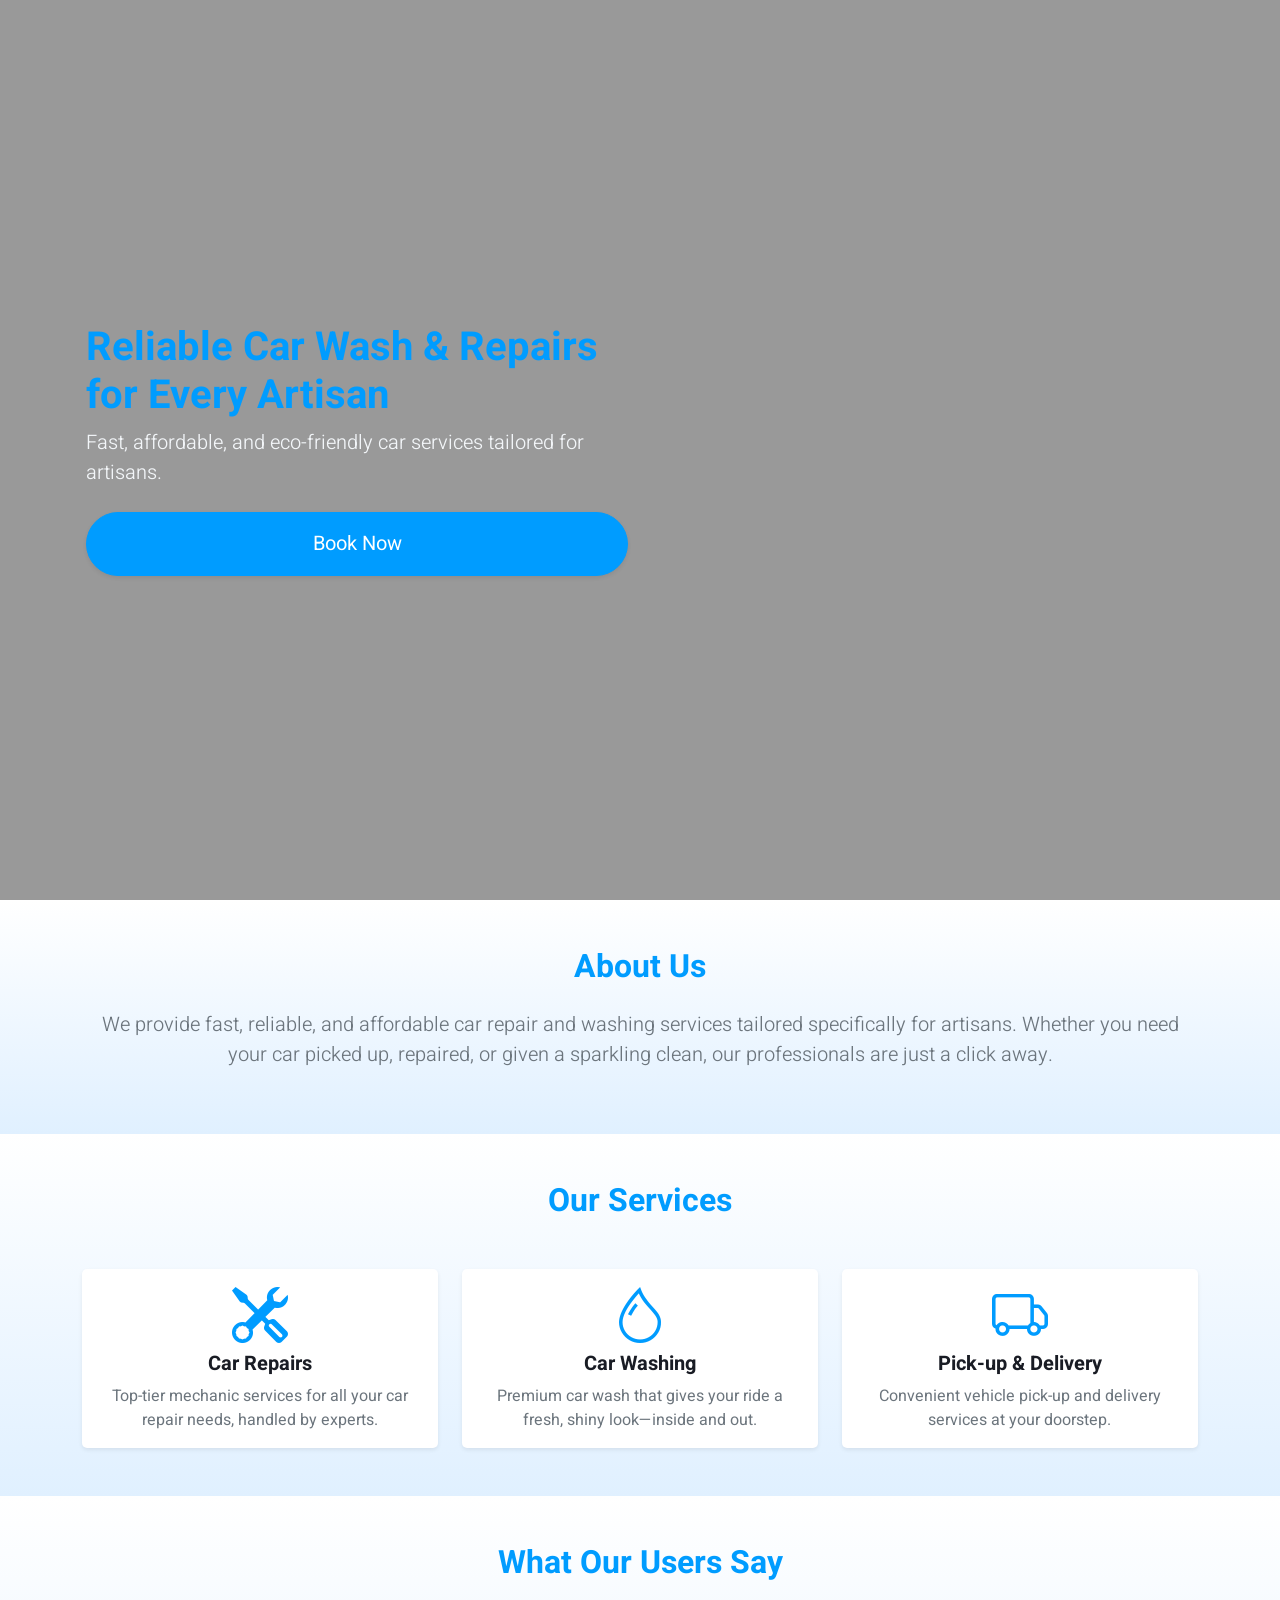
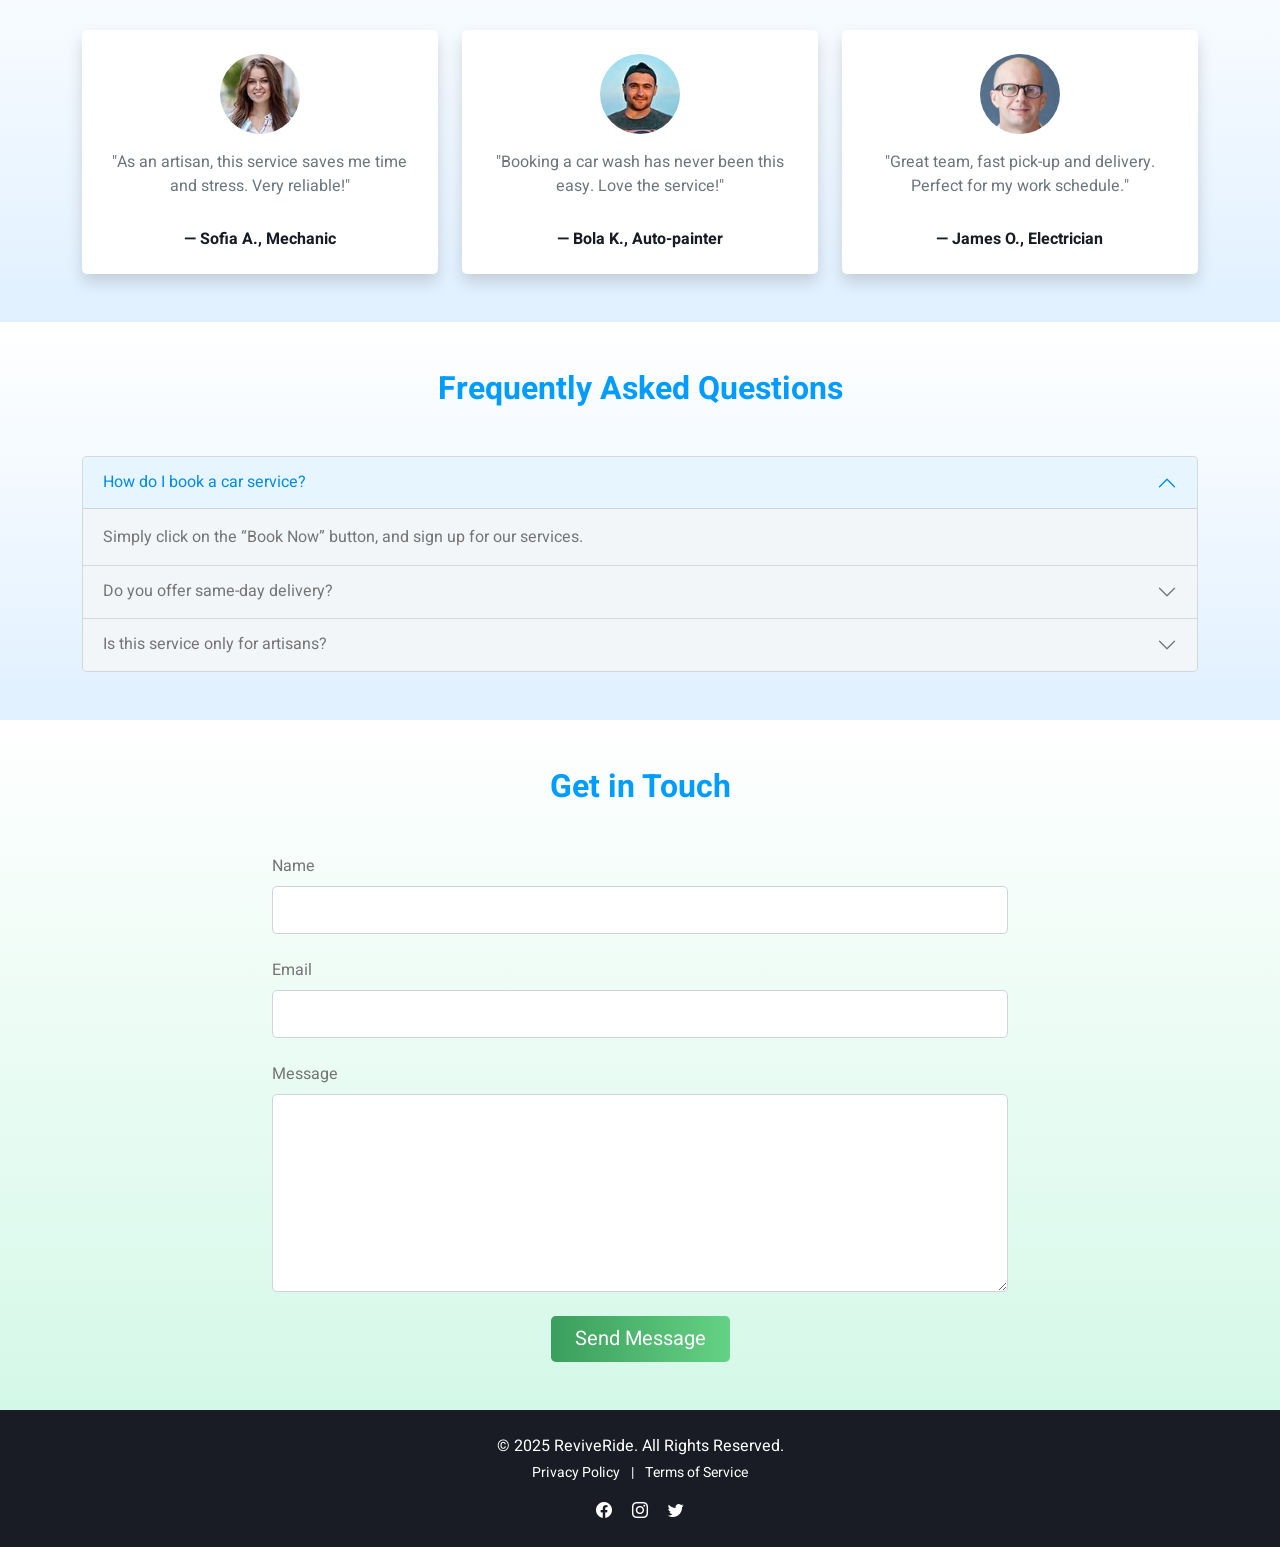
==== commit 3f4c6749: "changed names" ====
--- a/index.html
+++ b/index.html
@@ -3,8 +3,8 @@
 
 <head>
     <meta charset="utf-8">
-    <title>ReviveRide -Dashboard</title>
-    <meta content="width=device-width, initial-scale=1.0" name="viewport">
+    <title>ReviveRide -Home</title>
+    <meta content="width: device-width, initial-scale=1.0" name="viewport">
 
     <!-- Favicon  -->
     <link rel="icon" href="img/logo_img.png">
@@ -30,7 +30,7 @@
 </head>
 
 <body>
-    <div class="container-xxl position-relative bg-white d-flex p-0">
+    <div class="container-xxl position-relative d-flex p-0">
         <!-- Spinner Start -->
         <div id="spinner"
             class="show bg-white position-fixed translate-middle w-100 vh-100 top-50 start-50 d-flex align-items-center justify-content-center">
@@ -40,253 +40,233 @@
         </div>
         <!-- Spinner End -->
 
-        <!-- Sidebar Start -->
-        <div class="sidebar pe-4 pb-3" style="height: 100vh; overflow-y: auto;">
-            <nav class="navbar bg-light navbar-light">
-
-                <div class="d-flex align-items-center ms-4 mb-4">
-                    <div class="position-relative">
-                        <a href="landingPage.html"><img class="rounded-circle img-fluid" src="img/logo_img.png" alt=""
-                                style="max-width: 70px; height: auto;"></a>
-                        <h5>ReviveRide Spa</h5>
-                    </div>
-
-                </div>
-                <div class="navbar-nav w-100">
-                    <a href="index.html" class="nav-item nav-link"><i
-                            class="fa fa-tachometer-alt me-2"></i>Dashboard</a>
-                    <div class="nav-item">
-                        <a href="ourServices.html" class="nav-link"><i class="fa fa-cogs me-2"></i>Mechanic/Wash Service
-                        </a>
-                    </div>
-                    <div class="nav-item">
-                        <a href="feedback.html" class="nav-link"><i class="fas fa-comment-dots me-2"></i>Feedback</a>
-                    </div>
-                    <div class="nav-item">
-                        <a href="chatbox.html" class="nav-link"><i class="fas fa-headset me-2"></i>Customer Chatbox</a>
-                    </div>
-                    <div class="nav-item">
-                        <a href="locationFinder.html" class="nav-link"><i class="fa fa-map-marker-alt me-2"></i>Location
-                            Finder</a>
-                    </div>
-                    <div class="nav-item">
-                        <a href="service.html" class="nav-link"><i class="fa fa-receipt me-2"></i>Transaction
-                            History</a>
-                    </div>
-                    <div class="nav-item">
-                        <a href="notification.html" class="nav-link"><i class="fa fa-bell me-2"></i>Notification</a>
-
-                    </div>
-                    <div class="nav-item">
-                        <a href="payment.html" class="nav-link"><i class="fa fa-credit-card me-2"></i>Payment</a>
-
-                    </div>
-                </div>
-            </nav>
-        </div>
+        <!-- Hero Section Start -->
+        <div class="hero position-relative w-100 overflow-hidden">
+            <!-- Video Background -->
+            <video autoplay muted loop playsinline class="video-bg">
+                <source src="video/car-wash.mp4" type="video/mp4">
+            </video>
+            <!-- Dark Overlay -->
+            <div class="overlay"></div>
+
+            <!-- Content Left-Aligned -->
+            <div class="container hero-content px-3 text-white">
+                <div class="row">
+                    <div class="col-lg-6 d-flex flex-column justify-content-center min-vh-100">
+                        <h1 class="display-4 fw-bold text-primary fs-1 fs-md-2 fs-lg-1">Reliable Car Wash & Repairs for
+                            Every Artisan</h1>
+                        <p class="lead text-light mb-4 fs-5 fs-md-6 fs-lg-5">Fast, affordable, and eco-friendly car
+                            services tailored for
+                            artisans.</p>
+                        <a href="#"
+                            class="btn btn-lg btn-primary px-5 py-3 rounded-pill shadow-sm fw-semibold transition-all"
+                            data-bs-toggle="modal" data-bs-target="#userTypeModal">Book Now</a>
+                    </div>
+                </div>
+            </div>
+        </div>
+        <!-- Hero Section End -->
+
 
     </div>
 
-    <!-- Sidebar End -->
-
-
-    <!-- Content Start -->
-    <div class="content">
-        <!-- Navbar Start -->
-        <nav class="navbar navbar-expand bg-light navbar-light sticky-top px-4 py-0">
-            <!-- Sidebar toggler (hamburger icon) for smaller screens -->
-            <a href="#" class="sidebar-toggler flex-shrink-0 me-3">
-                <i class="fa fa-bars"></i>
-            </a>
-
-            <!-- BRAND / LOGO (Visible on large screens) -->
-            <a href="index.html" class="navbar-brand d-none d-lg-flex align-items-center me-4">
-
-            </a>
-
-            <!-- BRAND / LOGO (Visible on small screens) -->
-            <a href="index.html" class="navbar-brand d-flex d-lg-none me-4">
-
-            </a>
-
-            <div class="d-none d-lg-block ms-3">
-                <span style="color: white; font-size: 13px;">Welcome to ReviveRide</span>
-            </div>
-
-            <!-- SEARCH BAR -->
-            <form class="d-none d-md-flex ms-auto me-4" style="width: 400px; position: relative;">
-                <input class="form-control border-0 ps-5" type="search" placeholder="Search..." style="width: 100%;">
-                <i class="fa fa-search"
-                    style="position: absolute; top: 50%; left: 15px; transform: translateY(-50%); color: gray;"></i>
-            </form>
-
-            <!-- NAV RIGHT ICONS -->
-            <div class="navbar-nav align-items-center">
-                <!-- Mail Icon -->
-                <div class="nav-item dropdown me-3">
-                    <a href="#" class="nav-link" data-bs-toggle="dropdown">
-                        <i class="fa fa-envelope me-lg-2"></i>
-                    </a>
-                </div>
-
-                <!-- Notification Icon -->
-                <div class="nav-item dropdown me-3">
-                    <a href="#" class="nav-link" data-bs-toggle="dropdown">
-                        <i class="fa fa-bell me-lg-2"></i>
-                    </a>
-                    <!-- Optional dropdown menu for notifications -->
-                </div>
-
-                <!-- User Profile -->
-                <div class="nav-item dropdown">
-                    <a href="#" class="nav-link d-flex align-items-center" data-bs-toggle="dropdown">
-                        <!-- User avatar -->
-                        <img class="rounded-circle me-2" src="https://www.w3schools.com/howto/img_avatar.png"
-                            alt="Default Profile Picture" style="width: 30px; height: 30px;">
-                        <!-- Name & Role stacked -->
-                        <div class="d-none d-lg-flex flex-column">
-                            <span style="font-size: 13px;">Profile</span>
-                        </div>
-                    </a>
-
-                </div>
-            </div>
-        </nav>
-        <!-- Navbar End -->
-
-        <!-- Sales Chart Start -->
-        <div class="container-fluid pt-4 px-4">
-            <!-- Centered Paragraph -->
-            <div class="row">
-                <div class="col-12">
-                    <p class="text-center mb-4 text-danger fw-bold">
-                        Dear customer, all payment should be done with this application.
-                    </p>
-                </div>
-            </div>
-
-            <!-- Three Columns -->
+    <!-- About Section -->
+    <section class="py-5 bg-gradient-white-blue" id="about">
+        <div class="container text-center">
+            <h2 class="fw-bold mb-4 text-primary">About Us</h2>
+            <p class="lead text-muted">
+                We provide fast, reliable, and affordable car repair and washing services tailored specifically for
+                artisans. Whether you need your car picked up, repaired, or given a sparkling clean, our professionals
+                are
+                just a click away.
+            </p>
+        </div>
+    </section>
+
+    <!-- Services Section -->
+    <section class="py-5 bg-gradient-white-blue" id="services">
+        <div class="container text-center">
+            <h2 class="fw-bold mb-5 text-primary">Our Services</h2>
             <div class="row g-4">
-                <!-- Column 1 -->
-                <div class="col-sm-12 col-xl-4">
-                    <div class="text-center rounded p-4">
-                        <div class="d-flex flex-column align-items-center justify-content-center mb-4">
-                            <h6 class="mb-0 text-center">Worldwide Sales</h6>
-                        </div>
-                        <canvas id="worldwide-sales" style="width: 100%; max-width: 600px; height: auto;"></canvas>
-                    </div>
-                </div>
-
-                <!-- Column 2 -->
-                <div class="col-sm-12 col-xl-4">
-                    <div class="text-center rounded p-4">
-                        <div class="d-flex flex-column align-items-center justify-content-center mb-4">
-                            <h6 class="mb-0 text-center">Sales & Revenue</h6>
-                        </div>
-                        <img src="img/map_small.jpg" alt="" style="width: 80%; display: block; margin: 0 auto;">
-                    </div>
-                </div>
-
-                <!-- Column 3 -->
-                <div class="col-sm-12 col-xl-4">
-                    <div class="text-center rounded p-4">
-                        <div class="d-flex flex-column align-items-center justify-content-center mb-4">
-                            <h6 class="mb-0 text-center">Upcoming Appointments</h6>
-                        </div>
-                        <canvas id="appointmentsChart" style="width: 100%; max-width: 600px; height: auto;"></canvas>
-                    </div>
-                </div>
-            </div>
-        </div>
-        <!-- Sales Chart End -->
-
-
-        <!-- Table Data -->
-        <div class="container mt-5">
-            <div class="row">
-                <!-- Table Section -->
-                <div class="col-12 col-md-6 mb-4 d-none d-lg-block">
-                    <h4 class="fw-bold text-center text-md-start">Recent Order</h4>
-                    <div class="table-container" style="width: 560px; height: 600px;">
-                        <table class="table table-striped mt-3 w-100">
-                            <thead>
-                                <tr>
-                                    <th>No</th>
-                                    <th>User Name</th>
-                                    <th>Order Date</th>
-                                    <th>Status</th>
-                                    <th>Price</th>
-                                    <th>Customers</th>
-                                </tr>
-                            </thead>
-                            <tbody>
-                                <tr>
-                                    <td>01</td>
-                                    <td>Rabi Uthman</td>
-                                    <td>March 26, 2025<br><small>9:20 AM</small></td>
-                                    <td><span class="badge bg-success">Received</span></td>
-                                    <td>N45,000</td>
-                                    <td>Rafiu Abba</td>
-                                </tr>
-                                <tr>
-                                    <td>02</td>
-                                    <td>Halima Baba</td>
-                                    <td>March 26, 2025<br><small>10:16 AM</small></td>
-                                    <td><span class="badge bg-warning text-dark">Shipping</span></td>
-                                    <td>N10,000</td>
-                                    <td>Paul Abbey</td>
-                                </tr>
-                                <tr>
-                                    <td>03</td>
-                                    <td>Ade Toyin</td>
-                                    <td>March 26, 2025<br><small>9:55 AM</small></td>
-                                    <td><span class="badge bg-warning text-dark">Shipping</span></td>
-                                    <td>N3,000</td>
-                                    <td>Ini Jamiu</td>
-                                </tr>
-                                <tr>
-                                    <td>04</td>
-                                    <td>Olamide Badmus</td>
-                                    <td>March 25, 2025<br><small>7:22 AM</small></td>
-                                    <td><span class="badge bg-success">Received</span></td>
-                                    <td>N13,000</td>
-                                    <td>Rafiu Abba</td>
-                                </tr>
-                                <tr>
-                                    <td>05</td>
-                                    <td>John Joe</td>
-                                    <td>March 25, 2025<br><small>7:58 AM</small></td>
-                                    <td><span class="badge bg-success">Received</span></td>
-                                    <td>N80,000</td>
-                                    <td>Kola Peddro</td>
-                                </tr>
-                                <tr>
-                                    <td>06</td>
-                                    <td>Nnena Chukudi</td>
-                                    <td>March 24, 2025<br><small>12:08 AM</small></td>
-                                    <td><span class="badge bg-warning text-dark">Shipping</span></td>
-                                    <td>N200,000</td>
-                                    <td>Ali Umar</td>
-                                </tr>
-                            </tbody>
-                        </table>
-                    </div>
-                </div>
-
-                <!-- Pie Chart Section -->
-                <div class="col-12 col-md-6 ms-md-auto text-center mt-4 mt-md-0 mx-auto"
-                    style="max-width: 344.78px; height: 462px;">
-                    <h4 class="fw-bold text-center">Sales Distribution</h4>
-                    <canvas id="salesChart" style="width: 100%; height: 100%;"></canvas>
+                <div class="col-md-4">
+                    <div class="card border-0 shadow-sm h-100">
+                        <div class="card-body">
+                            <i class="bi bi-tools display-4 text-primary mb-3"></i>
+                            <h5 class="card-title">Car Repairs</h5>
+                            <p class="card-text text-muted">Top-tier mechanic services for all your car repair needs,
+                                handled by experts.</p>
+                        </div>
+                    </div>
+                </div>
+                <div class="col-md-4">
+                    <div class="card border-0 shadow-sm h-100">
+                        <div class="card-body">
+                            <i class="bi bi-droplet display-4 text-primary mb-3"></i>
+                            <h5 class="card-title">Car Washing</h5>
+                            <p class="card-text text-muted">Premium car wash that gives your ride a fresh, shiny
+                                look—inside
+                                and out.</p>
+                        </div>
+                    </div>
+                </div>
+                <div class="col-md-4">
+                    <div class="card border-0 shadow-sm h-100">
+                        <div class="card-body">
+                            <i class="bi bi-truck display-4 text-primary mb-3"></i>
+                            <h5 class="card-title">Pick-up & Delivery</h5>
+                            <p class="card-text text-muted">Convenient vehicle pick-up and delivery services at your
+                                doorstep.</p>
+                        </div>
+                    </div>
+                </div>
+            </div>
+        </div>
+    </section>
+
+    <!-- Testimonials Section -->
+    <section class="py-5 bg-gradient-white-blue" id="testimonials">
+        <div class="container text-center">
+            <h2 class="fw-bold mb-5 text-primary">What Our Users Say</h2>
+            <div class="row g-4">
+                <div class="col-md-4">
+                    <div class="card border-0 shadow p-4">
+                        <img src="img/testimonial-1.jpg" alt="Testimonial"
+                            class="img-fluid rounded-circle mb-3 d-block mx-auto" style="width: 80px; height: 80px;">
+                        <p class="text-muted">"As an artisan, this service saves me time and stress. Very reliable!"</p>
+                        <h6 class="fw-semibold mt-3 mb-0">— Sofia A., Mechanic</h6>
+                    </div>
+                </div>
+                <div class="col-md-4">
+                    <div class="card border-0 shadow p-4">
+                        <img src="img/testimonial-2.jpg" alt="Testimonial"
+                            class="img-fluid rounded-circle mb-3 d-block mx-auto" style="width: 80px; height: 80px;">
+                        <p class="text-muted">"Booking a car wash has never been this easy. Love the service!"</p>
+                        <h6 class="fw-semibold mt-3 mb-0">— Bola K., Auto-painter</h6>
+                    </div>
+                </div>
+                <div class="col-md-4">
+                    <div class="card border-0 shadow p-4">
+                        <img src="img/testimonial-3.jpg" alt="Testimonial"
+                            class="img-fluid rounded-circle mb-3 d-block mx-auto" style="width: 80px; height: 80px;">
+                        <p class="text-muted">"Great team, fast pick-up and delivery. Perfect for my work schedule."</p>
+                        <h6 class="fw-semibold mt-3 mb-0">— James O., Electrician</h6>
+                    </div>
+                </div>
+            </div>
+        </div>
+    </section>
+
+
+    <!-- FAQ Section -->
+    <section class="py-5 bg-gradient-white-blue" id="faq">
+        <div class="container">
+            <h2 class="text-center fw-bold mb-5 text-primary">Frequently Asked Questions</h2>
+            <div class="accordion" id="faqAccordion">
+                <div class="accordion-item">
+                    <h2 class="accordion-header" id="faqOne">
+                        <button class="accordion-button" type="button" data-bs-toggle="collapse"
+                            data-bs-target="#collapseOne">
+                            How do I book a car service?
+                        </button>
+                    </h2>
+                    <div id="collapseOne" class="accordion-collapse collapse show" data-bs-parent="#faqAccordion">
+                        <div class="accordion-body">
+                            Simply click on the “Book Now” button, and sign up for our services.
+                        </div>
+                    </div>
+                </div>
+                <div class="accordion-item">
+                    <h2 class="accordion-header" id="faqTwo">
+                        <button class="accordion-button collapsed" type="button" data-bs-toggle="collapse"
+                            data-bs-target="#collapseTwo">
+                            Do you offer same-day delivery?
+                        </button>
+                    </h2>
+                    <div id="collapseTwo" class="accordion-collapse collapse" data-bs-parent="#faqAccordion">
+                        <div class="accordion-body">
+                            Yes, depending on your location and service type, same-day delivery is available.
+                        </div>
+                    </div>
+                </div>
+                <div class="accordion-item">
+                    <h2 class="accordion-header" id="faqThree">
+                        <button class="accordion-button collapsed" type="button" data-bs-toggle="collapse"
+                            data-bs-target="#collapseThree">
+                            Is this service only for artisans?
+                        </button>
+                    </h2>
+                    <div id="collapseThree" class="accordion-collapse collapse" data-bs-parent="#faqAccordion">
+                        <div class="accordion-body">
+                            While designed with artisans in mind, anyone can enjoy our car washing and repair services.
+                        </div>
+                    </div>
+                </div>
+            </div>
+        </div>
+    </section>
+    <!-- Contact Section -->
+    <section class="py-5 bg-gradient-white-green" id="contact">
+        <div class="container">
+            <h2 class="text-center fw-bold text-primary mb-5">Get in Touch</h2>
+            <div class="row justify-content-center">
+                <div class="col-lg-8">
+                    <form action="" method="POST">
+                        <div class="mb-4">
+                            <label class="form-label fw-semibold">Name</label>
+                            <input type="text" class="form-control form-control-lg" name="name" required />
+                        </div>
+                        <div class="mb-4">
+                            <label class="form-label fw-semibold">Email</label>
+                            <input type="email" class="form-control form-control-lg" name="email" required />
+                        </div>
+                        <div class="mb-4">
+                            <label class="form-label fw-semibold">Message</label>
+                            <textarea class="form-control form-control-lg" name="message" rows="6" required></textarea>
+                        </div>
+                        <div class="d-flex justify-content-center">
+                            <button type="submit" class="btn btn-gradient btn-lg px-4 py-2">Send Message</button>
+                        </div>
+                    </form>
+                </div>
+            </div>
+        </div>
+    </section>
+
+    <!-- Modal -->
+    <div class="modal fade" id="userTypeModal" tabindex="-1" aria-labelledby="userTypeModalLabel" aria-hidden="true">
+        <div class="modal-dialog modal-dialog-centered">
+            <div class="modal-content">
+                <div class="modal-header">
+                    <h5 class="modal-title" id="userTypeModalLabel">Select Your Role</h5>
+                    <button type="button" class="btn-close" data-bs-dismiss="modal" aria-label="Close"></button>
+                </div>
+                <div class="modal-body text-center">
+                    <p>Are you an Artisan or a User?</p>
+                    <div class="d-flex justify-content-around">
+                        <a href="signup.html" class="btn btn-primary">Artisan</a>
+                        <a href="signin.html" class="btn btn-secondary">User</a>
+                    </div>
                 </div>
             </div>
         </div>
     </div>
 
-
-
-    <!-- Back to Top -->
-    </div>
+    <!-- Footer -->
+    <footer class="bg-dark text-white py-4">
+        <div class="container text-center">
+            <p class="mb-1">&copy; 2025 ReviveRide. All Rights Reserved.</p>
+            <p class="small">
+                <a href="#" class="text-white text-decoration-none me-2">Privacy Policy</a> |
+                <a href="#" class="text-white text-decoration-none ms-2">Terms of Service</a>
+            </p>
+            <div class="mt-2">
+                <a href="#" class="text-white me-3"><i class="bi bi-facebook"></i></a>
+                <a href="#" class="text-white me-3"><i class="bi bi-instagram"></i></a>
+                <a href="#" class="text-white"><i class="bi bi-twitter"></i></a>
+            </div>
+        </div>
+    </footer>
+
 
     <!-- JavaScript Libraries -->
     <script src="https://code.jquery.com/jquery-3.4.1.min.js"></script>
